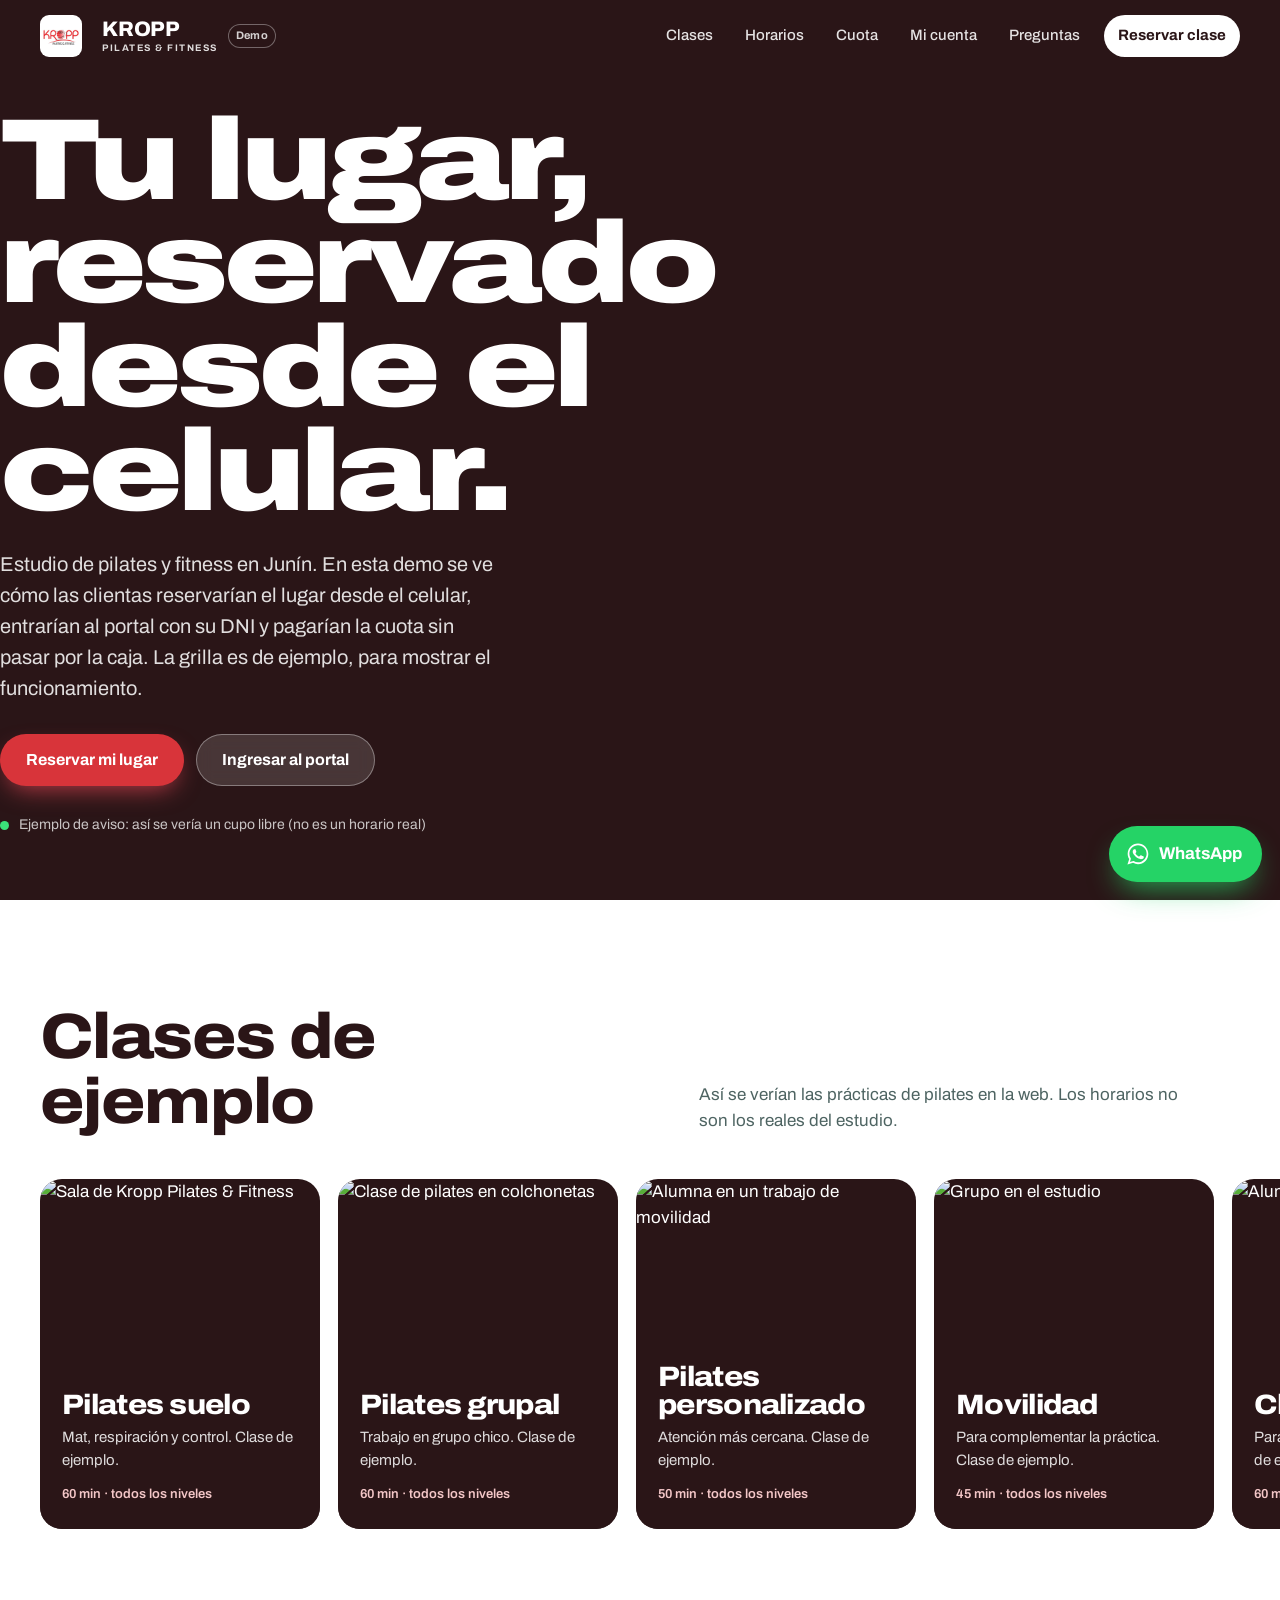
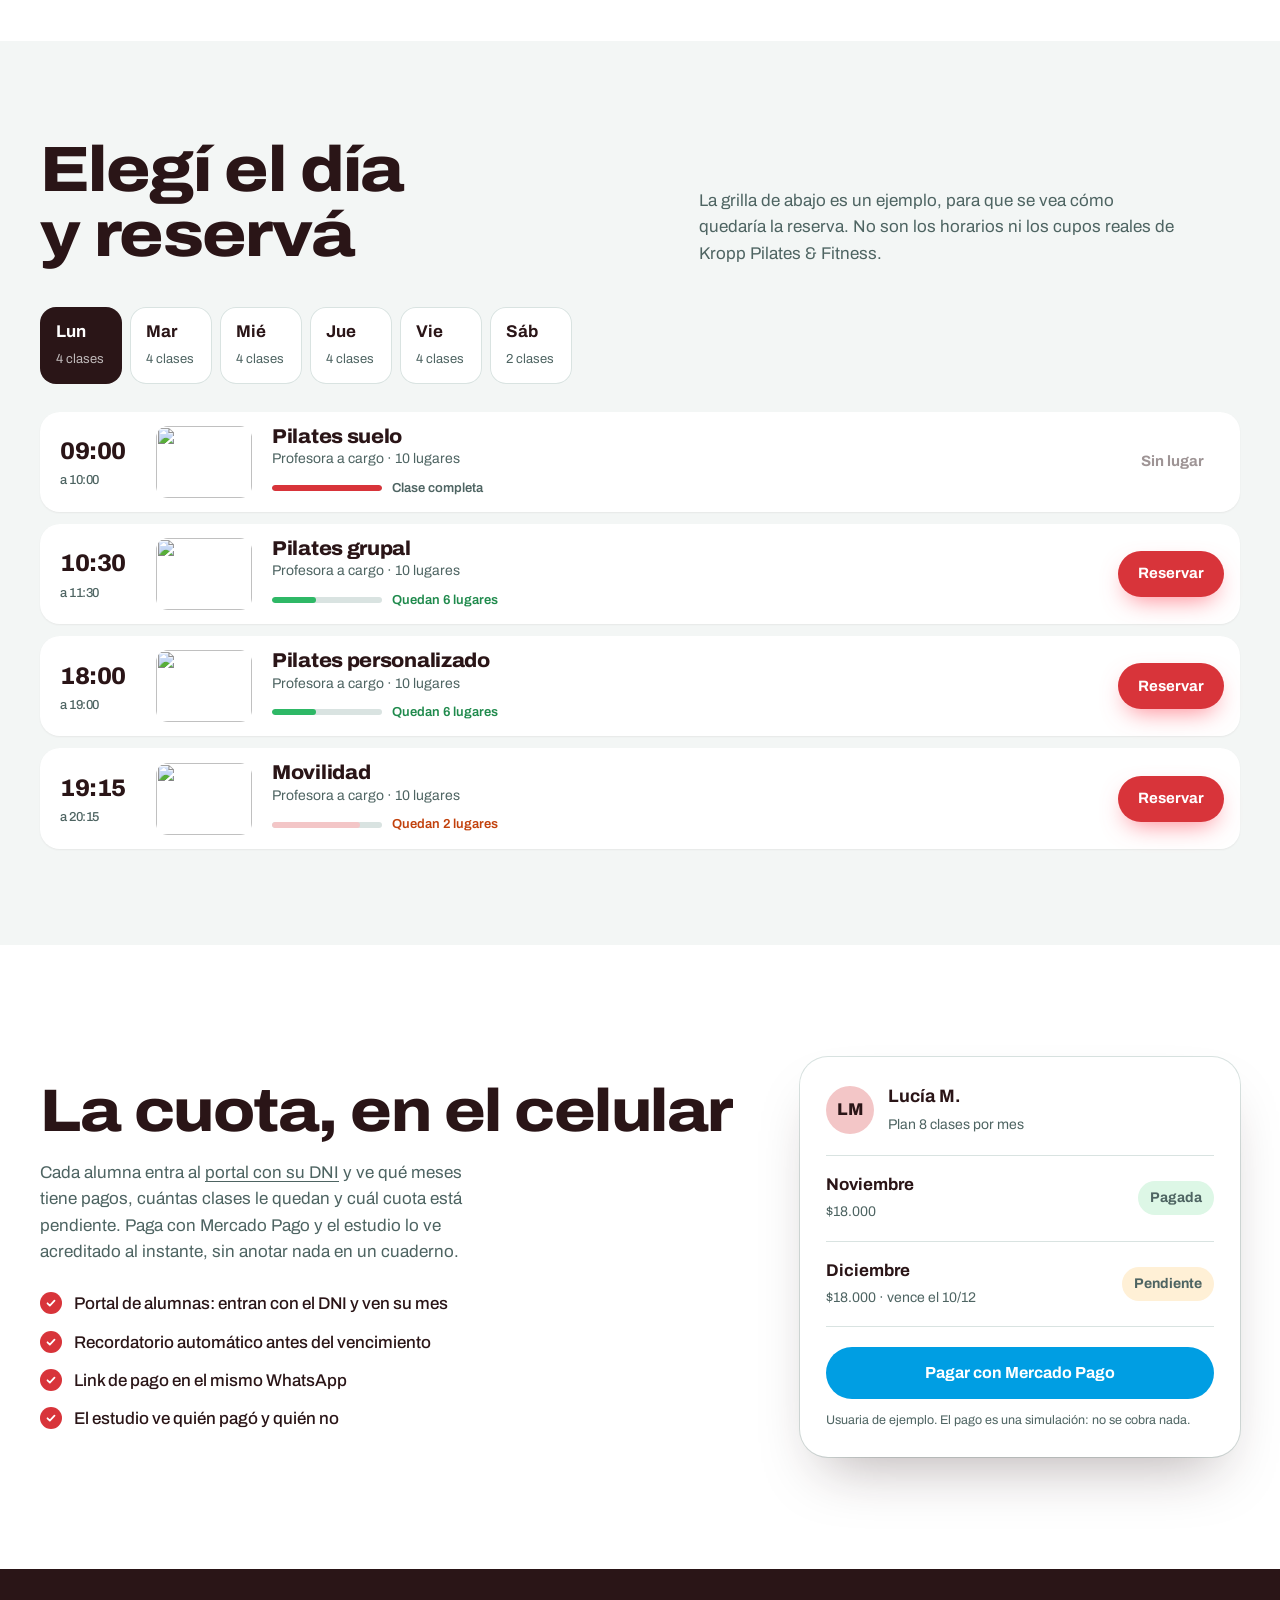
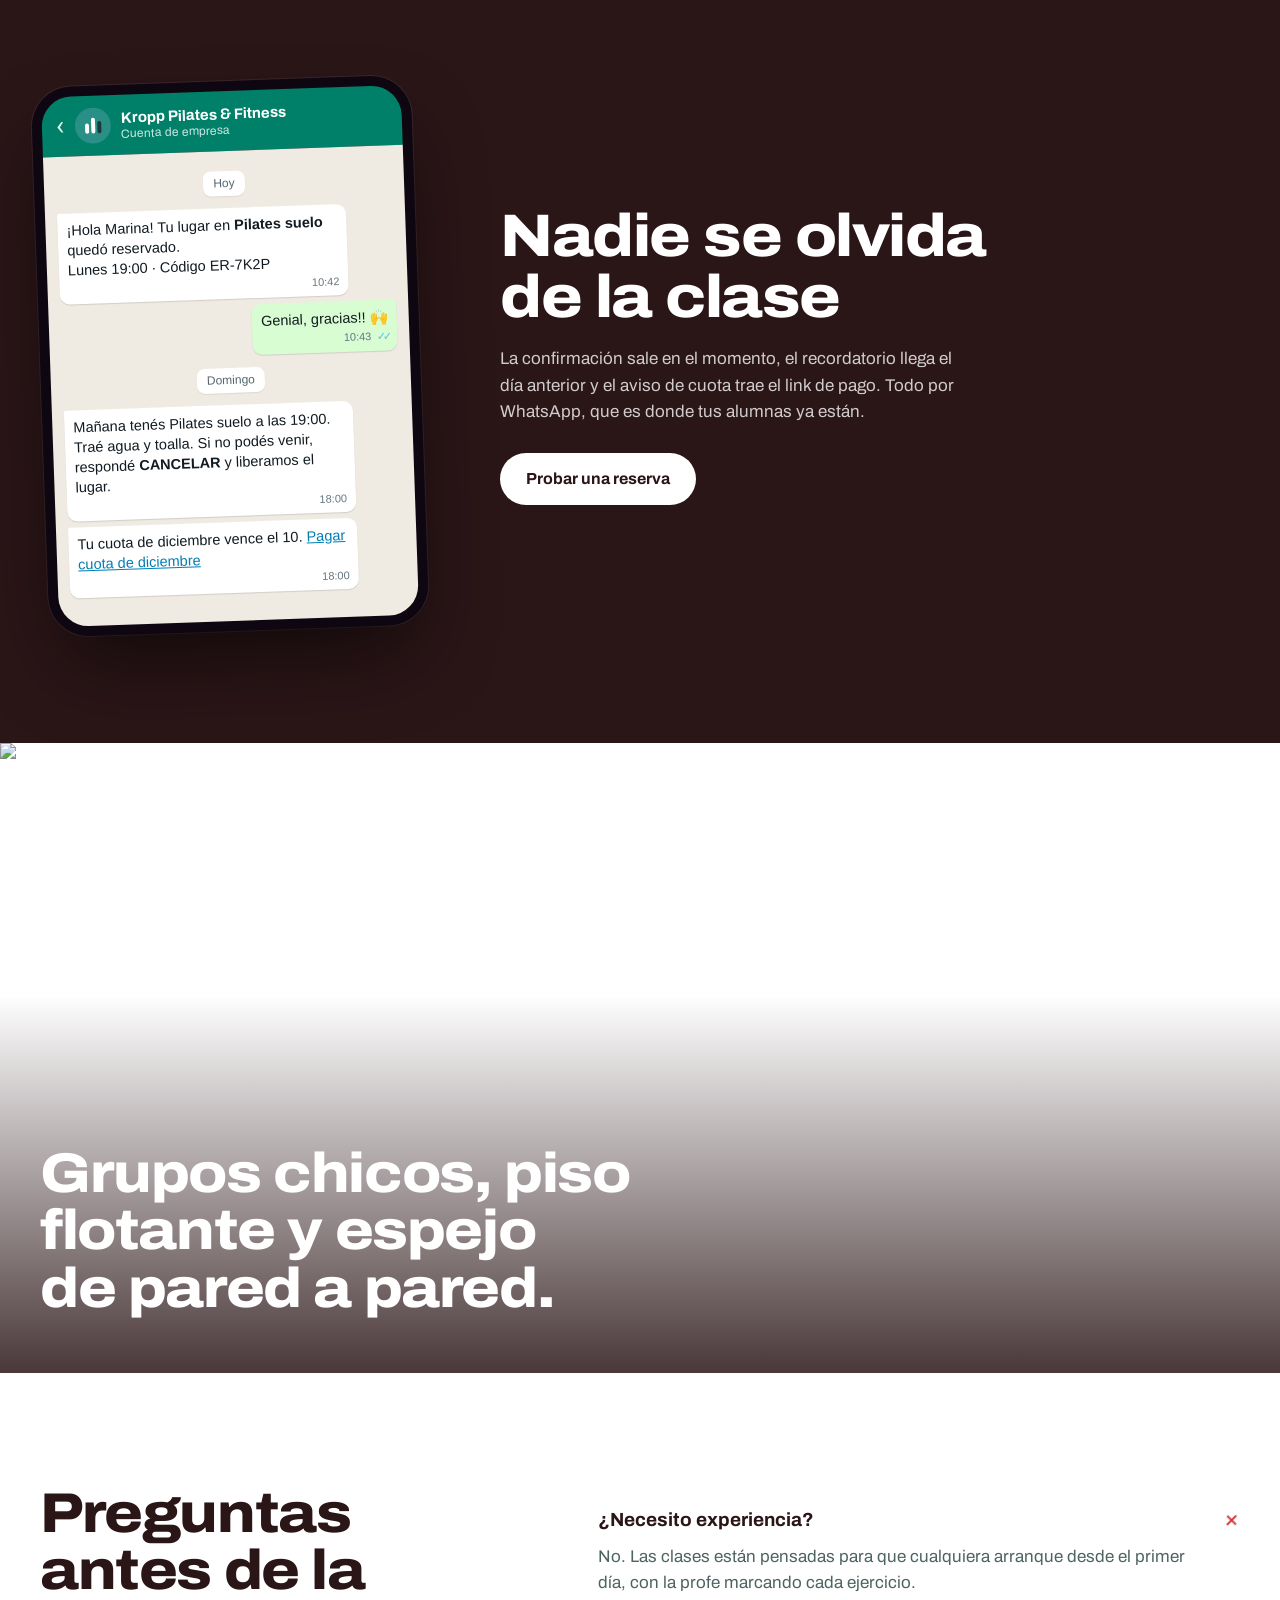
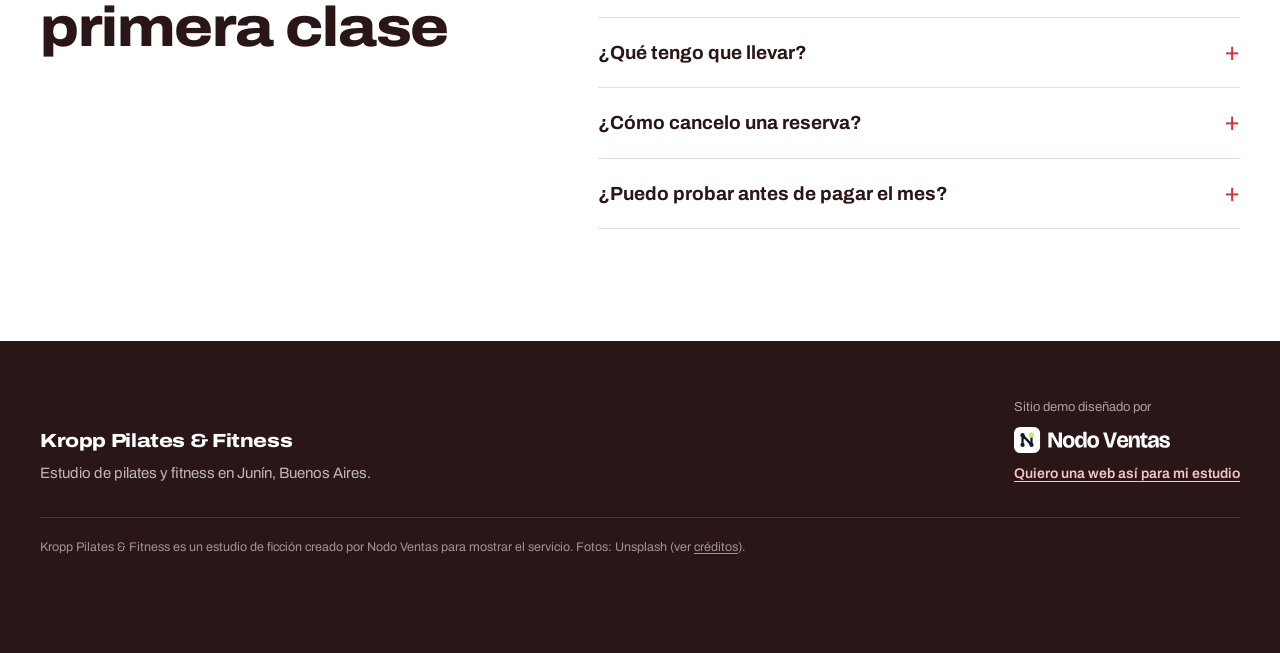
==== index.html @ a53e6f43 "Demo personalizada de Nodo Ventas: demo-kropp-pilates-junin" ====
<!DOCTYPE html>
<html lang="es-AR">
<head>
  <meta charset="utf-8">
  <meta name="viewport" content="width=device-width, initial-scale=1, viewport-fit=cover">
  <title>Kropp Pilates & Fitness · Junín</title>
  <meta name="description" content="Demo de Nodo Ventas para Kropp Pilates & Fitness, estudio de pilates y fitness en Junín: reserva desde el celular, portal y cuota. Horarios y precios de ejemplo.">
  <meta name="robots" content="noindex, nofollow">
  <meta name="theme-color" content="#1C3A38">
  <link rel="icon" href="favicon.svg" type="image/svg+xml">
  <link rel="preconnect" href="https://fonts.googleapis.com">
  <link rel="preconnect" href="https://fonts.gstatic.com" crossorigin>
  <link href="https://fonts.googleapis.com/css2?family=Archivo:wdth,wght@62..125,400..900&display=swap" rel="stylesheet">
  <link rel="stylesheet" href="styles.css">
</head>
<body>
  <a class="skip" href="#contenido">Saltar al contenido</a>

  <header class="site-header" id="top">
    <div class="wrap header-inner">
      <a class="brand" href="#inicio" aria-label="Kropp Pilates & Fitness, inicio">
        <img src="img/brand/logo.jpg" alt="Logo de Kropp Pilates & Fitness" style="height:42px;width:42px;border-radius:9px;object-fit:cover;display:block;flex:none"><span class="brand-wordmark" aria-hidden="true" style="margin-left:10px"><span class="wm-name">Kropp</span><span class="wm-sub">Pilates &amp; Fitness</span></span>
      </a>
      <a class="demo-tag" href="oferta/" title="Sitio demo hecho por Nodo Ventas">Demo</a>
      <button class="menu-btn" type="button" aria-expanded="false" aria-controls="nav" aria-label="Abrir menú"><span></span><span></span></button>
      <nav class="nav" id="nav">
        <a href="#clases">Clases</a>
        <a href="#horarios">Horarios</a>
        <a href="#cuota">Cuota</a>
        <a href="mi-cuenta/">Mi cuenta</a>
        <a href="#preguntas">Preguntas</a>
        <a class="nav-cta" href="#horarios">Reservar clase</a>
      </nav>
    </div>
  </header>

  <main id="contenido">
    <section class="hero" id="inicio">
      
      <div class="hero-shade" aria-hidden="true"></div>
      <div class="wrap hero-inner">
        <div class="hero-copy">
        <h1 class="hero-title"><span>Tu lugar, reservado</span> <span>desde el celular.</span></h1>
        <p class="hero-lead">Estudio de pilates y fitness en Junín. En esta demo se ve cómo las clientas reservarían el lugar desde el celular, entrarían al portal con su DNI y pagarían la cuota sin pasar por la caja. La grilla es de ejemplo, para mostrar el funcionamiento.</p>
        <div class="hero-actions">
          <a class="btn btn-coral" href="#horarios">Reservar mi lugar</a>
          <a class="btn btn-glass" href="mi-cuenta/">Ingresar al portal</a>
        </div>
        <p class="hero-meta"><span class="live-dot" aria-hidden="true"></span> Ejemplo de aviso: así se vería un cupo libre (no es un horario real)</p>
        </div>
      </div>
    </section>

    <section class="clases" id="clases" aria-labelledby="clases-title">
      <div class="wrap section-head">
        <h2 id="clases-title">Clases de ejemplo</h2>
        <p>Así se verían las prácticas de pilates en la web. Los horarios no son los reales del estudio.</p>
      </div>
      <div class="rail" tabindex="0" aria-label="Clases del estudio">
        <article class="class-tile">
          <img src="img/brand/hero.webp" alt="Sala de Kropp Pilates & Fitness" loading="lazy" width="1200" height="900">
          <div class="tile-copy"><h3>Pilates suelo</h3><p>Mat, respiración y control. Clase de ejemplo.</p><span class="tile-meta">60 min · todos los niveles</span></div>
        </article>
        <article class="class-tile">
          <img src="img/clase-stretch.webp" alt="Clase de pilates en colchonetas" loading="lazy" width="1200" height="900">
          <div class="tile-copy"><h3>Pilates grupal</h3><p>Trabajo en grupo chico. Clase de ejemplo.</p><span class="tile-meta">60 min · todos los niveles</span></div>
        </article>
        <article class="class-tile">
          <img src="img/clase-hiit.webp" alt="Alumna en un trabajo de movilidad" loading="lazy" width="1200" height="900">
          <div class="tile-copy"><h3>Pilates personalizado</h3><p>Atención más cercana. Clase de ejemplo.</p><span class="tile-meta">50 min · todos los niveles</span></div>
        </article>
        <article class="class-tile">
          <img src="img/clase-coreo.webp" alt="Grupo en el estudio" loading="lazy" width="1200" height="900">
          <div class="tile-copy"><h3>Movilidad</h3><p>Para complementar la práctica. Clase de ejemplo.</p><span class="tile-meta">45 min · todos los niveles</span></div>
        </article>
        <article class="class-tile">
          <img src="img/clase-latino.webp" alt="Alumnas en el salón" loading="lazy" width="1200" height="900">
          <div class="tile-copy"><h3>Clase inicial</h3><p>Para dar los primeros pasos. Clase de ejemplo.</p><span class="tile-meta">60 min · inicial</span></div>
        </article>
        <article class="class-tile">
          <img src="img/clase-zumba.webp" alt="Grupo en el salón" loading="lazy" width="1200" height="900">
          <div class="tile-copy"><h3>Cierre suave</h3><p>Estiramiento final. Clase de ejemplo.</p><span class="tile-meta">45 min · todos los niveles</span></div>
        </article>
      </div>
    </section>

    <section class="horarios" id="horarios" aria-labelledby="horarios-title">
      <div class="wrap">
        <div class="section-head">
          <h2 id="horarios-title">Elegí el día y reservá</h2>
          <p>La grilla de abajo es un ejemplo, para que se vea cómo quedaría la reserva. No son los horarios ni los cupos reales de Kropp Pilates & Fitness.</p>
        </div>
        <div class="days" role="tablist" aria-label="Día de la semana" id="days"></div>
        <div class="schedule" id="schedule" role="tabpanel" aria-live="polite"></div>
      </div>
    </section>

    <section class="cuota" id="cuota" aria-labelledby="cuota-title">
      <div class="wrap cuota-grid">
        <div class="cuota-copy">
          <h2 id="cuota-title">La cuota, en el celular</h2>
          <p>Cada alumna entra al <a href="mi-cuenta/">portal con su DNI</a> y ve qué meses tiene pagos, cuántas clases le quedan y cuál cuota está pendiente. Paga con Mercado Pago y el estudio lo ve acreditado al instante, sin anotar nada en un cuaderno.</p>
          <ul class="ticks">
            <li>Portal de alumnas: entran con el DNI y ven su mes</li>
            <li>Recordatorio automático antes del vencimiento</li>
            <li>Link de pago en el mismo WhatsApp</li>
            <li>El estudio ve quién pagó y quién no</li>
          </ul>
        </div>
        <div class="account" aria-label="Cuenta de alumna de ejemplo">
          <div class="account-head">
            <div class="avatar" aria-hidden="true">LM</div>
            <div><strong>Lucía M.</strong><span>Plan 8 clases por mes</span></div>
          </div>
          <div class="fee-row"><div><strong>Noviembre</strong><span>$18.000</span></div><span class="badge badge-ok">Pagada</span></div>
          <div class="fee-row" id="fee-dic"><div><strong>Diciembre</strong><span>$18.000 · vence el 10/12</span></div><span class="badge badge-pend" id="badge-dic">Pendiente</span></div>
          <button class="btn btn-mp" type="button" id="btn-mp">Pagar con Mercado Pago</button>
          <p class="fine-print">Usuaria de ejemplo. El pago es una simulación: no se cobra nada.</p>
        </div>
      </div>
    </section>

    <section class="avisos" aria-labelledby="avisos-title">
      <div class="wrap avisos-grid">
        <div class="phone" aria-hidden="true">
          <div class="wa-top"><span class="wa-back">‹</span><span class="wa-ava"><svg viewBox="0 0 64 64"><rect width="64" height="64" rx="32" fill="#2A8F86"/><rect x="18" y="28" width="7" height="18" rx="3.5" fill="#fff"/><rect x="29" y="18" width="7" height="28" rx="3.5" fill="#fff"/><rect x="40" y="24" width="7" height="22" rx="3.5" fill="#1C3A38"/></svg></span><span class="wa-name"><b>Kropp Pilates & Fitness</b><small>Cuenta de empresa</small></span></div>
          <div class="wa-body">
            <div class="wa-day">Hoy</div>
            <div class="bubble in"><p>¡Hola Marina! Tu lugar en <b>Pilates suelo</b> quedó reservado.<br>Lunes 19:00 · Código ER-7K2P</p><time>10:42</time></div>
            <div class="bubble out"><p>Genial, gracias!! 🙌</p><time>10:43 <span class="ticks-blue">✓✓</span></time></div>
            <div class="wa-day">Domingo</div>
            <div class="bubble in"><p>Mañana tenés Pilates suelo a las 19:00. Traé agua y toalla. Si no podés venir, respondé <b>CANCELAR</b> y liberamos el lugar.</p><time>18:00</time></div>
            <div class="bubble in"><p>Tu cuota de diciembre vence el 10. <span class="wa-link">Pagar cuota de diciembre</span></p><time>18:00</time></div>
          </div>
        </div>
        <div class="avisos-copy">
          <h2 id="avisos-title">Nadie se olvida de la clase</h2>
          <p>La confirmación sale en el momento, el recordatorio llega el día anterior y el aviso de cuota trae el link de pago. Todo por WhatsApp, que es donde tus alumnas ya están.</p>
          <a class="btn btn-ink" href="#horarios">Probar una reserva</a>
        </div>
      </div>
    </section>

    <section class="sala" aria-label="El estudio">
      <img src="img/grupo-hiphop.webp" alt="Clase grupal en el salón" loading="lazy" width="1600" height="1000">
      <div class="wrap sala-copy">
        <h2>Grupos chicos, piso flotante y espejo de pared a pared.</h2>
      </div>
    </section>

    <section class="faq" id="preguntas" aria-labelledby="faq-title">
      <div class="wrap faq-grid">
        <h2 id="faq-title">Preguntas antes de la primera clase</h2>
        <div>
          <details open><summary>¿Necesito experiencia?</summary><p>No. Las clases están pensadas para que cualquiera arranque desde el primer día, con la profe marcando cada ejercicio.</p></details>
          <details><summary>¿Qué tengo que llevar?</summary><p>Zapatillas cómodas, ropa para moverte, agua y una toalla chica. Las colchonetas las pone el estudio.</p></details>
          <details><summary>¿Cómo cancelo una reserva?</summary><p>Respondé CANCELAR al WhatsApp de confirmación hasta 2 horas antes. El lugar se libera para otra alumna.</p></details>
          <details><summary>¿Puedo probar antes de pagar el mes?</summary><p>Sí, la primera clase es de prueba. Reservala como cualquier otra y avisanos que es tu primera vez.</p></details>
        </div>
      </div>
    </section>
  </main>

  <footer class="site-footer">
    <div class="wrap footer-grid">
      <div class="footer-brand">
        <span class="brand-name">Kropp Pilates & Fitness</span>
        <p>Estudio de pilates y fitness en Junín, Buenos Aires.</p>
      </div>
      <div class="made-by">
        <span>Sitio demo diseñado por</span>
        <a href="oferta/" aria-label="Nodo Ventas, ver la oferta"><img src="img/nodo/nodo-ventas-logo-blanco.svg" alt="Nodo Ventas" width="150" height="25"></a>
        <a class="made-link" href="oferta/">Quiero una web así para mi estudio</a>
      </div>
    </div>
    <p class="wrap legal">Kropp Pilates & Fitness es un estudio de ficción creado por Nodo Ventas para mostrar el servicio. Fotos: Unsplash (ver <a href="CREDITS.md">créditos</a>).</p>
  </footer>

  <a class="wa-float" href="https://wa.me/5491100000000?text=Hola%21%20Quiero%20reservar%20una%20clase%20de%20prueba" id="btn-wa" target="_blank" rel="noopener" aria-label="Escribir por WhatsApp">
    <svg viewBox="0 0 32 32" aria-hidden="true"><path fill="currentColor" d="M16 3C9 3 3.3 8.6 3.3 15.6c0 2.4.7 4.7 1.9 6.7L3 29l6.9-2.1c1.9 1 4 1.6 6.1 1.6 7 0 12.7-5.6 12.7-12.6S23 3 16 3zm0 23.2c-1.9 0-3.8-.5-5.4-1.5l-.4-.2-4.1 1.2 1.2-4-.3-.4a10.4 10.4 0 0 1-1.6-5.6C5.4 9.9 10.1 5.3 16 5.3s10.6 4.6 10.6 10.3S21.9 26.2 16 26.2zm5.8-7.7c-.3-.2-1.9-.9-2.2-1-.3-.1-.5-.2-.7.2-.2.3-.8 1-1 1.2-.2.2-.4.2-.7.1-.3-.2-1.3-.5-2.5-1.6-.9-.8-1.6-1.8-1.7-2.1-.2-.3 0-.5.1-.6l.5-.6c.2-.2.2-.3.3-.6.1-.2 0-.4 0-.6l-1-2.4c-.3-.6-.5-.5-.7-.5h-.6c-.2 0-.6.1-.9.4-.3.3-1.2 1.1-1.2 2.7s1.2 3.2 1.4 3.4c.2.2 2.4 3.6 5.8 5 2.9 1.1 3.4.9 4 .8.6-.1 1.9-.8 2.2-1.5.3-.8.3-1.4.2-1.5-.1-.2-.3-.3-.6-.4z"/></svg>
    <span>WhatsApp</span>
  </a>

  <div class="modal" id="modal-reserva" hidden>
    <div class="sheet" role="dialog" aria-modal="true" aria-labelledby="reserva-titulo">
      <button class="sheet-x" type="button" data-close aria-label="Cerrar">×</button>
      <div id="reserva-form">
        <h2 id="reserva-titulo">Reservar lugar</h2>
        <p class="class-resume" id="reserva-resumen"></p>
        <label for="nombre">Tu nombre</label>
        <input id="nombre" name="nombre" autocomplete="name" required placeholder="Marina López">
        <label for="whatsapp">Tu WhatsApp</label>
        <input id="whatsapp" name="whatsapp" inputmode="tel" autocomplete="tel" required placeholder="362 455-0000">
        <button class="btn btn-coral btn-block" type="button" id="btn-confirmar">Confirmar reserva</button>
        <p class="fine-print">Demo: los datos quedan solo en este celular y no se envía ningún mensaje.</p>
      </div>
      <div id="reserva-ok" hidden>
        <div class="ok-head">
          <span class="ok-check" aria-hidden="true"><svg viewBox="0 0 24 24"><path d="M5 12.5l4.2 4.2L19 7" fill="none" stroke="currentColor" stroke-width="2.6" stroke-linecap="round" stroke-linejoin="round"/></svg></span>
          <div><h2>Lugar reservado</h2><p class="class-resume" id="ok-resumen"></p></div>
        </div>
        <p class="wa-label">Este WhatsApp le llega a la alumna:</p>
        <div class="wa-mini">
          <div class="wa-top"><span class="wa-ava"><svg viewBox="0 0 64 64"><rect width="64" height="64" rx="32" fill="#2A8F86"/><rect x="18" y="28" width="7" height="18" rx="3.5" fill="#fff"/><rect x="29" y="18" width="7" height="28" rx="3.5" fill="#fff"/><rect x="40" y="24" width="7" height="22" rx="3.5" fill="#1C3A38"/></svg></span><span class="wa-name"><b>Kropp Pilates & Fitness</b><small>en línea</small></span></div>
          <div class="wa-body"><div class="bubble in" id="ok-wa"></div></div>
        </div>
        <button class="btn btn-ink btn-block" type="button" data-close>Listo</button>
      </div>
    </div>
  </div>

  <div class="modal" id="modal-pago" hidden>
    <div class="sheet" role="dialog" aria-modal="true" aria-labelledby="pago-titulo">
      <button class="sheet-x" type="button" data-close aria-label="Cerrar">×</button>
      <div id="pago-form">
        <h2 id="pago-titulo">Cuota de diciembre</h2>
        <p class="pay-amount">$18.000</p>
        <p class="class-resume">Plan 8 clases · Kropp Pilates & Fitness</p>
        <fieldset class="pay-methods">
          <legend>Medio de pago</legend>
          <label><input type="radio" name="pm" checked> Dinero en cuenta de Mercado Pago</label>
          <label><input type="radio" name="pm"> Tarjeta de débito o crédito</label>
        </fieldset>
        <button class="btn btn-mp btn-block" type="button" id="btn-pagar">Pagar $18.000</button>
        <p class="fine-print">Simulación de demo: no se abre un checkout real ni se cobra nada.</p>
      </div>
      <div id="pago-ok" hidden>
        <div class="ok-head">
          <span class="ok-check" aria-hidden="true"><svg viewBox="0 0 24 24"><path d="M5 12.5l4.2 4.2L19 7" fill="none" stroke="currentColor" stroke-width="2.6" stroke-linecap="round" stroke-linejoin="round"/></svg></span>
          <div><h2>Pago aprobado</h2><p class="class-resume">Diciembre quedó acreditado en tu cuenta.</p></div>
        </div>
        <button class="btn btn-ink btn-block" type="button" data-close>Volver</button>
      </div>
    </div>
  </div>

  <script src="app.js"></script>
</body>
</html>
---- styles.css ----
:root {
  --plum: #2A1517;
  --plum-2: #3C1F22;
  --coral: #D8343A;
  --coral-ink: #B4282E;
  --amber: #F3C6C7;
  --paper: #FFFFFF;
  --mist: #F3F6F5;
  --ink: #2A1517;
  --ink-soft: #4E6462;
  --line: #D9E3E1;
  --mp: #009EE3;
  --wa: #25D366;
  --font: "Archivo", "Helvetica Neue", Arial, sans-serif;
  --max: 1200px;
  --ease: cubic-bezier(.16, 1, .3, 1);
}
*, *::before, *::after { box-sizing: border-box; }
html { scroll-behavior: smooth; -webkit-text-size-adjust: 100%; }
@media (prefers-reduced-motion: reduce) { html { scroll-behavior: auto; } *, *::before, *::after { animation: none !important; transition: none !important; } }
body { margin: 0; background: var(--paper); color: var(--ink); font-family: var(--font); font-size: 17px; line-height: 1.55; -webkit-font-smoothing: antialiased; font-variation-settings: "wdth" 100; }
::selection { background: var(--coral); color: #fff; }
img { max-width: 100%; display: block; }
a { color: inherit; text-underline-offset: .18em; }
button, input { font: inherit; color: inherit; }
button { cursor: pointer; }
:focus-visible { outline: 3px solid var(--amber); outline-offset: 3px; border-radius: 6px; }
h1, h2, h3 { margin: 0; line-height: 1.02; letter-spacing: -0.025em; font-weight: 800; font-stretch: 112%; font-variation-settings: "wdth" 112; text-wrap: balance; }
p { margin: 0; }
.wrap { width: min(var(--max), calc(100% - 40px)); margin-inline: auto; }
.skip { position: absolute; left: 12px; top: -48px; z-index: 100; background: var(--amber); color: var(--ink); padding: 8px 12px; border-radius: 8px; }
.skip:focus { top: 12px; }

/* header */
.site-header { position: fixed; inset: 0 0 auto; z-index: 40; color: #fff; transition: background .4s var(--ease), box-shadow .4s var(--ease); }
.site-header.solid { background: rgba(42,21,23, .92); backdrop-filter: saturate(1.4) blur(14px); box-shadow: 0 1px 0 rgba(255,255,255,.08); }
.header-inner { display: flex; align-items: center; justify-content: space-between; min-height: 72px; gap: 16px; }
.brand { display: inline-flex; align-items: center; gap: 10px; text-decoration: none; }
.brand-mark { width: 34px; height: 34px; }
.brand-name { font-weight: 800; font-size: 19px; letter-spacing: -0.02em; font-variation-settings: "wdth" 118; }
.nav { display: flex; align-items: center; gap: 4px; }
.nav a { text-decoration: none; font-size: 15px; font-weight: 500; padding: 9px 14px; border-radius: 999px; opacity: .88; transition: background .2s, opacity .2s; }
.nav a:hover { opacity: 1; background: rgba(255,255,255,.1); }
.nav .nav-cta { background: #fff; color: var(--plum); font-weight: 700; opacity: 1; margin-left: 6px; }
.nav .nav-cta:hover { background: var(--amber); }
.menu-btn { display: none; width: 44px; height: 44px; border: 0; border-radius: 12px; background: rgba(255,255,255,.12); position: relative; }
.menu-btn span { position: absolute; left: 13px; right: 13px; height: 2px; background: #fff; border-radius: 2px; transition: transform .3s var(--ease); }
.menu-btn span:first-child { top: 17px; } .menu-btn span:last-child { top: 25px; }
.menu-btn[aria-expanded="true"] span:first-child { transform: translateY(4px) rotate(45deg); }
.menu-btn[aria-expanded="true"] span:last-child { transform: translateY(-4px) rotate(-45deg); }
@media (max-width: 860px) {
  .menu-btn { display: block; }
  .nav { position: absolute; top: 72px; left: 12px; right: 12px; flex-direction: column; align-items: stretch; padding: 10px; border-radius: 18px; background: var(--plum); box-shadow: 0 24px 48px rgba(0,0,0,.35); opacity: 0; transform: translateY(-8px); pointer-events: none; transition: opacity .25s var(--ease), transform .25s var(--ease); }
  .nav.open { opacity: 1; transform: none; pointer-events: auto; }
  .nav a { padding: 14px 16px; font-size: 17px; }
  .nav .nav-cta { margin: 6px 0 0; text-align: center; }
}

/* buttons */
.btn { display: inline-flex; align-items: center; justify-content: center; gap: 8px; min-height: 52px; padding: 0 26px; border-radius: 999px; border: 0; font-weight: 700; font-size: 16px; text-decoration: none; transition: transform .2s var(--ease), background .2s, box-shadow .2s; }
.btn:active { transform: scale(.97); }
.btn-coral { background: var(--coral); color: #fff; box-shadow: 0 10px 24px -8px rgba(255,77,94,.7); }
.btn-coral:hover { background: var(--coral-ink); }
.btn-glass { background: rgba(255,255,255,.14); color: #fff; backdrop-filter: blur(8px); box-shadow: inset 0 0 0 1px rgba(255,255,255,.35); }
.btn-glass:hover { background: rgba(255,255,255,.24); }
.btn-ink { background: var(--plum); color: #fff; }
.btn-ink:hover { background: var(--plum-2); }
.btn-mp { background: var(--mp); color: #fff; }
.btn-mp:hover { background: #0088c4; }
.btn-ghost { background: transparent; box-shadow: inset 0 0 0 1.5px var(--line); color: var(--ink); }
.btn-block { width: 100%; }
.btn[disabled] { opacity: .45; cursor: not-allowed; box-shadow: none; }

/* hero */
.hero { position: relative; min-height: 100svh; display: flex; align-items: flex-end; color: #fff; overflow: hidden; background: var(--plum); }
.hero-img { position: absolute; inset: 0; width: 100%; height: 100%; object-fit: cover; object-position: 62% 30%; transform: scale(1.06); animation: settle 1.8s var(--ease) forwards; }
.hero-shade { position: absolute; inset: 0; background: linear-gradient(180deg, rgba(42,21,23,.55) 0%, rgba(42,21,23,0) 28%, rgba(42,21,23,.2) 50%, rgba(42,21,23,.94) 100%), linear-gradient(90deg, rgba(42,21,23,.7) 0%, rgba(42,21,23,0) 65%); }
.hero-inner { position: relative; padding: 96px 0 64px; display: grid; grid-template-columns: 1.15fr minmax(260px, 360px); gap: 40px; align-items: end; width: 100%; }
.hero-video { width: min(100%, 360px); aspect-ratio: 9 / 16; justify-self: end; border-radius: 22px; overflow: hidden; background: #000; box-shadow: 0 28px 60px -18px rgba(0,0,0,.7), 0 0 0 1px rgba(255,255,255,.14); }
.hero-video video { width: 100%; height: 100%; display: block; object-fit: contain; background: #000; }
.hero-copy { min-width: 0; }
.hero-title { font-size: clamp(50px, 9vw, 124px); line-height: .9; letter-spacing: -0.035em; font-weight: 900; font-variation-settings: "wdth" 125; max-width: 11ch; }
.hero-title span { display: inline-block; opacity: 0; transform: translateY(.35em); animation: rise .9s var(--ease) forwards; }
.hero-title span:nth-child(2) { animation-delay: .12s; }
.hero-title span:nth-child(3) { animation-delay: .24s; color: var(--amber); }
.hero-lead { max-width: 46ch; margin-top: 26px; font-size: clamp(17px, 1.6vw, 20px); color: rgba(255,255,255,.86); }
.hero-actions { display: flex; flex-wrap: wrap; gap: 12px; margin-top: 30px; }
.hero-meta { display: flex; align-items: center; gap: 10px; margin-top: 28px; font-size: 14px; color: rgba(255,255,255,.75); }
.live-dot { width: 9px; height: 9px; border-radius: 50%; background: #3BE07A; box-shadow: 0 0 0 0 rgba(59,224,122,.6); animation: pulse 2s infinite; }
@keyframes settle { to { transform: scale(1); } }
@keyframes rise { to { opacity: 1; transform: none; } }
@keyframes pulse { 70% { box-shadow: 0 0 0 10px rgba(59,224,122,0); } 100% { box-shadow: 0 0 0 0 rgba(59,224,122,0); } }

/* sections */
section { scroll-margin-top: 72px; }
.section-head { display: grid; grid-template-columns: 1.1fr 1fr; gap: 24px 64px; align-items: end; margin-bottom: 40px; }
.section-head h2 { font-size: clamp(36px, 5vw, 64px); }
.section-head p { color: var(--ink-soft); max-width: 48ch; }
@media (max-width: 860px) { .section-head { grid-template-columns: 1fr; margin-bottom: 28px; } }

.clases { padding: 104px 0 88px; }
.rail { display: grid; grid-auto-flow: column; grid-auto-columns: minmax(280px, 31%); gap: 18px; overflow-x: auto; scroll-snap-type: x mandatory; padding: 4px max(20px, calc((100% - var(--max)) / 2)) 24px; scroll-padding-inline: max(20px, calc((100% - var(--max)) / 2)); scrollbar-width: thin; scrollbar-color: var(--coral) var(--mist); }
.rail::-webkit-scrollbar { height: 6px; } .rail::-webkit-scrollbar-thumb { background: var(--coral); border-radius: 6px; } .rail::-webkit-scrollbar-track { background: var(--mist); }
@media (max-width: 860px) { .rail { grid-auto-columns: 78%; } }
.class-tile { position: relative; scroll-snap-align: start; border-radius: 22px; overflow: hidden; aspect-ratio: 4 / 5; background: var(--plum); color: #fff; isolation: isolate; }
.class-tile img { position: absolute; inset: 0; width: 100%; height: 100%; object-fit: cover; transition: transform .8s var(--ease); z-index: -1; }
.class-tile::after { content: ""; position: absolute; inset: 0; z-index: -1; background: linear-gradient(180deg, rgba(42,21,23,0) 40%, rgba(42,21,23,.92) 100%); }
.class-tile:hover img { transform: scale(1.05); }
.tile-copy { position: absolute; inset: auto 0 0; padding: 22px; }
.tile-copy h3 { font-size: 28px; }
.tile-copy p { margin-top: 6px; color: rgba(255,255,255,.85); font-size: 15px; }
.tile-meta { display: inline-block; margin-top: 12px; font-size: 13px; font-weight: 600; color: var(--amber); }

/* horarios */
.horarios { padding: 96px 0; background: var(--mist); }
.days { display: flex; gap: 8px; overflow-x: auto; padding-bottom: 6px; margin-bottom: 22px; scrollbar-width: none; }
.days::-webkit-scrollbar { display: none; }
.day { flex: 0 0 auto; min-width: 82px; padding: 12px 16px; border-radius: 16px; border: 0; background: #fff; color: var(--ink); text-align: left; box-shadow: inset 0 0 0 1px var(--line); transition: background .2s, color .2s; }
.day b { display: block; font-size: 17px; }
.day small { color: var(--ink-soft); font-size: 13px; }
.day[aria-selected="true"] { background: var(--plum); color: #fff; box-shadow: none; }
.day[aria-selected="true"] small { color: rgba(255,255,255,.7); }
.schedule { display: grid; gap: 12px; }
.slot { display: grid; grid-template-columns: 76px 96px 1fr auto; align-items: center; gap: 20px; padding: 14px 16px 14px 20px; border-radius: 20px; background: #fff; box-shadow: 0 1px 2px rgba(42,21,23,.06); animation: rise .5s var(--ease) both; opacity: 0; transform: translateY(8px); }
.slot:nth-child(2) { animation-delay: .05s; } .slot:nth-child(3) { animation-delay: .1s; }
.slot-time { font-size: 24px; font-weight: 800; font-variant-numeric: tabular-nums; letter-spacing: -0.02em; }
.slot-time small { display: block; font-size: 13px; font-weight: 500; color: var(--ink-soft); }
.slot img { width: 96px; height: 72px; object-fit: cover; border-radius: 12px; }
.slot h3 { font-size: 20px; letter-spacing: -0.015em; font-variation-settings: "wdth" 105; }
.slot-sub { color: var(--ink-soft); font-size: 14px; margin-top: 2px; }
.spots { display: flex; align-items: center; gap: 10px; margin-top: 8px; font-size: 13px; font-weight: 600; }
.bar { width: 110px; height: 6px; border-radius: 6px; background: var(--line); overflow: hidden; }
.bar i { display: block; height: 100%; background: var(--coral); border-radius: 6px; }
.spots.ok { color: #1F8A4C; } .spots.ok .bar i { background: #2EB866; }
.spots.warn { color: #C2410C; } .spots.warn .bar i { background: var(--amber); }
.spots.full { color: var(--ink-soft); }
.slot .btn { min-height: 46px; padding: 0 20px; font-size: 15px; }
@media (max-width: 720px) {
  .slot { grid-template-columns: 64px 1fr; grid-template-areas: "time info" "btn btn"; gap: 12px 14px; padding: 16px; }
  .slot img { display: none; }
  .slot-time { grid-area: time; font-size: 21px; }
  .slot-info { grid-area: info; }
  .slot .btn { grid-area: btn; width: 100%; }
}

/* cuota */
.cuota { padding: 112px 0; }
.cuota-grid { display: grid; grid-template-columns: 1fr minmax(320px, 440px); gap: 64px; align-items: center; }
.cuota-copy h2, .avisos-copy h2 { font-size: clamp(36px, 5vw, 60px); }
.cuota-copy > p, .avisos-copy > p { margin-top: 18px; color: var(--ink-soft); max-width: 46ch; }
.ticks { list-style: none; padding: 0; margin: 26px 0 0; display: grid; gap: 12px; }
.ticks li { display: flex; gap: 12px; align-items: flex-start; font-weight: 500; }
.ticks li::before { content: ""; flex: 0 0 22px; height: 22px; border-radius: 50%; background: var(--coral) url("data:image/svg+xml,%3Csvg xmlns='http://www.w3.org/2000/svg' viewBox='0 0 24 24'%3E%3Cpath d='M6 12.5l4 4L18 8' fill='none' stroke='white' stroke-width='3' stroke-linecap='round' stroke-linejoin='round'/%3E%3C/svg%3E") center/14px no-repeat; margin-top: 1px; }
.account { background: #fff; border-radius: 28px; padding: 26px; box-shadow: 0 30px 60px -24px rgba(42,21,23,.35), 0 0 0 1px var(--line); }
.account-head { display: flex; gap: 14px; align-items: center; padding-bottom: 18px; border-bottom: 1px solid var(--line); }
.account-head strong { display: block; font-size: 18px; } .account-head span { color: var(--ink-soft); font-size: 14px; }
.avatar { width: 48px; height: 48px; border-radius: 50%; display: grid; place-items: center; background: var(--amber); color: var(--plum); font-weight: 800; }
.fee-row { display: flex; justify-content: space-between; align-items: center; padding: 16px 0; border-bottom: 1px solid var(--line); }
.fee-row strong { display: block; } .fee-row span { color: var(--ink-soft); font-size: 14px; }
.badge { font-size: 13px; font-weight: 700; padding: 6px 12px; border-radius: 999px; }
.badge-ok { background: #DDF7E6; color: #136C38; }
.badge-pend { background: #FFF0D6; color: #9A4A00; }
.account .btn-mp { width: 100%; margin-top: 20px; }
.fine-print { font-size: 12.5px; color: var(--ink-soft); margin-top: 12px; }
@media (max-width: 860px) { .cuota-grid { grid-template-columns: 1fr; gap: 40px; } .cuota { padding: 80px 0; } }

/* avisos */
.avisos { padding: 112px 0; background: var(--plum); color: #fff; overflow: hidden; }
.avisos-grid { display: grid; grid-template-columns: minmax(300px, 380px) 1fr; gap: 80px; align-items: center; }
.avisos-copy > p { color: rgba(255,255,255,.78); }
.avisos-copy .btn { margin-top: 28px; background: #fff; color: var(--plum); }
.phone { border-radius: 40px; padding: 10px; background: #0E0711; box-shadow: 0 40px 80px -20px rgba(0,0,0,.6), 0 0 0 1px rgba(255,255,255,.08); transform: rotate(-2deg); }
.phone .wa-top { border-radius: 30px 30px 0 0; }
.phone .wa-body { border-radius: 0 0 30px 30px; min-height: 470px; }
@media (max-width: 860px) { .avisos-grid { grid-template-columns: 1fr; gap: 48px; } .phone { transform: none; max-width: 380px; } .avisos { padding: 80px 0; } }

/* whatsapp look */
.wa-top { display: flex; align-items: center; gap: 10px; padding: 12px 14px; background: #008069; color: #fff; }
.wa-back { font-size: 26px; line-height: 1; opacity: .9; }
.wa-ava { width: 36px; height: 36px; flex: 0 0 36px; } .wa-ava svg { width: 100%; height: 100%; }
.wa-name { display: flex; flex-direction: column; line-height: 1.2; } .wa-name b { font-size: 15px; } .wa-name small { font-size: 12px; opacity: .8; }
.wa-body { background: #EFEAE2; padding: 14px 12px 18px; display: flex; flex-direction: column; gap: 6px; color: #111B21; font-family: -apple-system, "Segoe UI", Roboto, Helvetica, Arial, sans-serif; font-size: 14.5px; line-height: 1.4; }
.wa-day { align-self: center; background: #fff; color: #54656F; font-size: 12px; padding: 4px 10px; border-radius: 8px; margin: 6px 0; box-shadow: 0 1px 1px rgba(0,0,0,.08); }
.bubble { max-width: 86%; padding: 7px 9px 6px; border-radius: 10px; box-shadow: 0 1px 1px rgba(0,0,0,.12); position: relative; }
.bubble.in { align-self: flex-start; background: #fff; border-top-left-radius: 2px; }
.bubble.out { align-self: flex-end; background: #D9FDD3; border-top-right-radius: 2px; }
.bubble time { display: block; text-align: right; font-size: 11px; color: #667781; margin-top: 2px; }
.ticks-blue { color: #53BDEB; letter-spacing: -3px; margin-left: 2px; }
.wa-link { color: #027EB5; text-decoration: underline; }

/* sala */
.sala { position: relative; min-height: 70vh; display: flex; align-items: flex-end; color: #fff; }
.sala img { position: absolute; inset: 0; width: 100%; height: 100%; object-fit: cover; }
.sala::before { content: ""; position: absolute; inset: 0; z-index: 1; background: linear-gradient(0deg, rgba(42,21,23,.85), rgba(42,21,23,0) 60%); }
.sala-copy { position: relative; z-index: 2; padding-bottom: 56px; }
.sala-copy h2 { font-size: clamp(30px, 4.4vw, 56px); max-width: 18ch; }

/* faq */
.faq { padding: 112px 0; }
.faq-grid { display: grid; grid-template-columns: 1fr 1.3fr; gap: 64px; }
.faq h2 { font-size: clamp(34px, 4.5vw, 56px); }
details { border-bottom: 1px solid var(--line); padding: 20px 0; }
summary { cursor: pointer; font-weight: 700; font-size: 19px; list-style: none; display: flex; justify-content: space-between; gap: 16px; }
summary::-webkit-details-marker { display: none; }
summary::after { content: "+"; font-weight: 400; font-size: 26px; line-height: 1; color: var(--coral); transition: transform .3s var(--ease); }
details[open] summary::after { transform: rotate(45deg); }
details p { margin-top: 10px; color: var(--ink-soft); max-width: 60ch; }
@media (max-width: 860px) { .faq-grid { grid-template-columns: 1fr; gap: 24px; } .faq { padding: 80px 0; } }

/* footer */
.site-footer { background: var(--plum); color: #fff; padding: 56px 0 96px; }
.footer-grid { display: flex; flex-wrap: wrap; justify-content: space-between; gap: 32px; align-items: flex-end; padding-bottom: 32px; border-bottom: 1px solid rgba(255,255,255,.12); }
.footer-brand p { color: rgba(255,255,255,.7); margin-top: 6px; font-size: 15px; }
.made-by { display: grid; gap: 10px; justify-items: start; }
.made-by > span { font-size: 13px; color: rgba(255,255,255,.6); }
.made-by img { height: 26px; width: auto; }
.made-link { font-size: 14px; font-weight: 600; color: var(--amber); }
.legal { font-size: 12.5px; color: rgba(255,255,255,.55); margin-top: 20px; }

/* floating */
.wa-float { position: fixed; right: 18px; bottom: 18px; z-index: 50; display: inline-flex; align-items: center; gap: 8px; height: 56px; padding: 0 20px 0 16px; border-radius: 999px; background: var(--wa); color: #fff; font-weight: 700; text-decoration: none; box-shadow: 0 14px 30px -10px rgba(37,211,102,.8); transition: transform .2s var(--ease); }
.wa-float:hover { transform: translateY(-2px); }
.wa-float svg { width: 26px; height: 26px; }
.demo-chip { position: fixed; left: 14px; bottom: 18px; z-index: 50; font-size: 12px; font-weight: 600; text-decoration: none; padding: 7px 12px; border-radius: 999px; background: rgba(42,21,23,.78); color: rgba(255,255,255,.9); backdrop-filter: blur(8px); box-shadow: inset 0 0 0 1px rgba(255,255,255,.18); }
@media (max-width: 520px) { .wa-float span { display: none; } .wa-float { padding: 0; width: 56px; justify-content: center; } }

/* modal */
.modal { position: fixed; inset: 0; z-index: 80; display: grid; place-items: end center; background: rgba(20,8,24,.55); backdrop-filter: blur(4px); padding: 0; }
@media (min-width: 640px) { .modal { place-items: center; padding: 24px; } }
.modal[hidden] { display: none; }
.sheet { position: relative; width: min(460px, 100%); max-height: 92svh; overflow: auto; background: #fff; color: var(--ink); border-radius: 26px 26px 0 0; padding: 30px 24px 26px; animation: sheet .45s var(--ease); }
@media (min-width: 640px) { .sheet { border-radius: 26px; } }
@keyframes sheet { from { transform: translateY(40px); opacity: 0; } }
.sheet h2 { font-size: 28px; }
.sheet-x { position: absolute; right: 14px; top: 14px; width: 38px; height: 38px; border-radius: 50%; border: 0; background: var(--mist); font-size: 22px; line-height: 1; }
.class-resume { color: var(--ink-soft); margin-top: 6px; }
.sheet label { display: block; font-weight: 600; font-size: 14px; margin: 18px 0 6px; }
.sheet input:not([type="radio"]) { width: 100%; height: 52px; border-radius: 14px; border: 1.5px solid var(--line); padding: 0 16px; font-size: 16px; background: #fff; }
.sheet input:focus { outline: none; border-color: var(--coral); box-shadow: 0 0 0 4px rgba(255,77,94,.15); }
.sheet .btn-block { margin-top: 22px; }
.ok-head { display: flex; gap: 14px; align-items: center; }
.ok-check { width: 52px; height: 52px; flex: 0 0 52px; border-radius: 50%; background: #2EB866; color: #fff; display: grid; place-items: center; animation: pop .5s var(--ease); }
.ok-check svg { width: 28px; height: 28px; }
@keyframes pop { from { transform: scale(.4); opacity: 0; } }
.wa-label { margin: 22px 0 8px; font-size: 13px; font-weight: 600; color: var(--ink-soft); }
.wa-mini { border-radius: 18px; overflow: hidden; box-shadow: 0 0 0 1px var(--line); }
.wa-mini .wa-body { min-height: 0; }
.wa-mini .bubble { animation: rise .5s .25s var(--ease) both; opacity: 0; transform: translateY(8px); }
.pay-amount { font-size: 44px; font-weight: 800; letter-spacing: -0.03em; margin-top: 10px; font-variant-numeric: tabular-nums; }
.pay-methods { border: 0; padding: 0; margin: 18px 0 0; display: grid; gap: 8px; }
.pay-methods legend { font-weight: 600; font-size: 14px; margin-bottom: 8px; }
.pay-methods label { margin: 0; display: flex; gap: 10px; align-items: center; padding: 14px; border-radius: 14px; box-shadow: inset 0 0 0 1.5px var(--line); font-weight: 500; }
.pay-methods label:has(input:checked) { box-shadow: inset 0 0 0 2px var(--mp); }
.pay-methods input { accent-color: var(--mp); }
.btn.loading { pointer-events: none; opacity: .8; }
.btn.loading::after { content: ""; width: 16px; height: 16px; border-radius: 50%; border: 2px solid rgba(255,255,255,.5); border-top-color: #fff; animation: spin .7s linear infinite; }
@keyframes spin { to { transform: rotate(360deg); } }

.demo-tag { margin-right: auto; margin-left: -6px; font-size: 11px; font-weight: 700; letter-spacing: .02em; text-decoration: none; padding: 3px 8px; border-radius: 999px; color: rgba(255,255,255,.8); box-shadow: inset 0 0 0 1px rgba(255,255,255,.35); }
.demo-tag:hover { color: #fff; box-shadow: inset 0 0 0 1px #fff; }
@media (max-width: 900px) {
  .hero { min-height: 0; align-items: stretch; overflow: hidden; }
  .hero-inner { grid-template-columns: 1fr; justify-items: center; padding: 88px 0 48px; gap: 28px; }
  .hero-video { width: min(100%, calc(68svh * 9 / 16), 380px); justify-self: center; }
  .hero-copy { width: 100%; }
}
@media (max-width: 600px) { .hero-img { object-position: 58% 18%; } }

/* wordmark tipográfico (branding real, sin isotipo inventado) */
.brand-wordmark { display: flex; flex-direction: column; justify-content: center; line-height: 1; text-decoration: none; }
.brand-wordmark .wm-name { font-weight: 800; font-size: 21px; letter-spacing: -0.01em; text-transform: uppercase; }
.brand-wordmark .wm-sub { font-size: 9.5px; font-weight: 700; letter-spacing: 0.16em; text-transform: uppercase; opacity: .85; margin-top: 4px; }
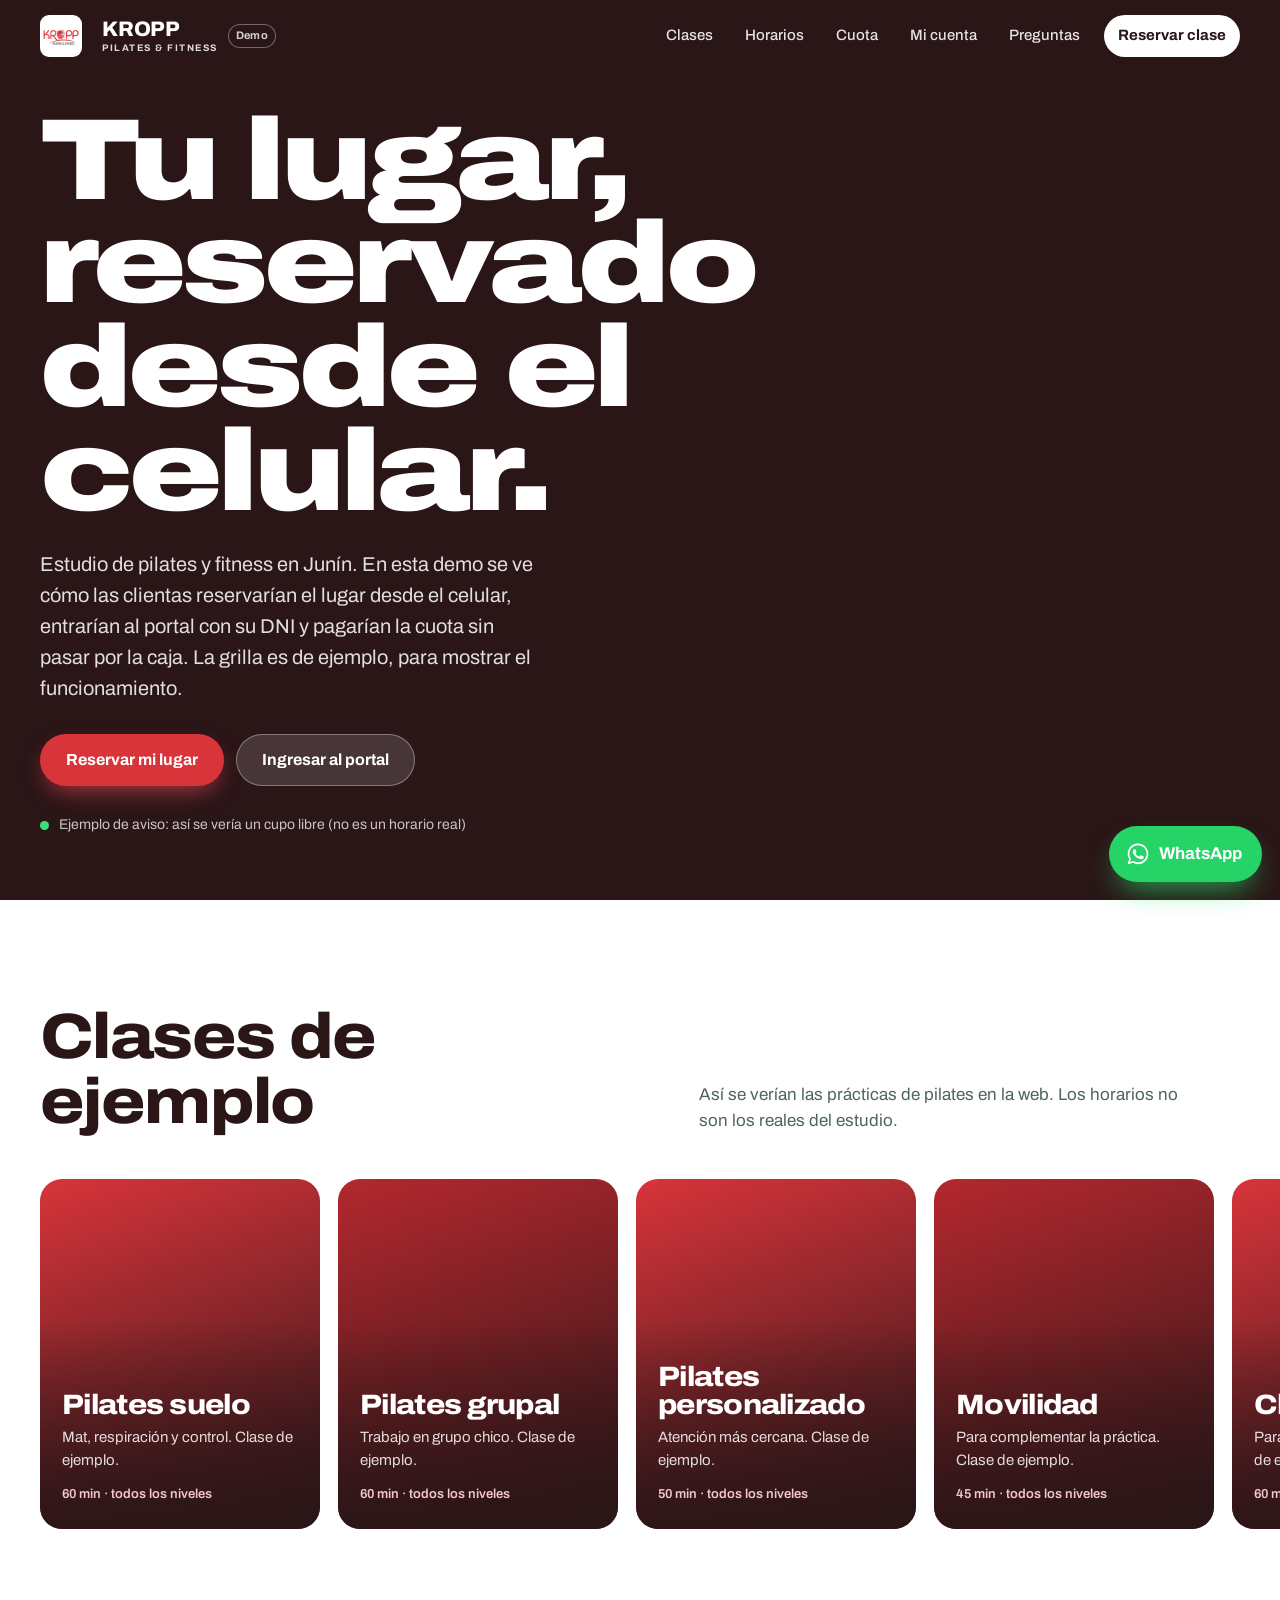
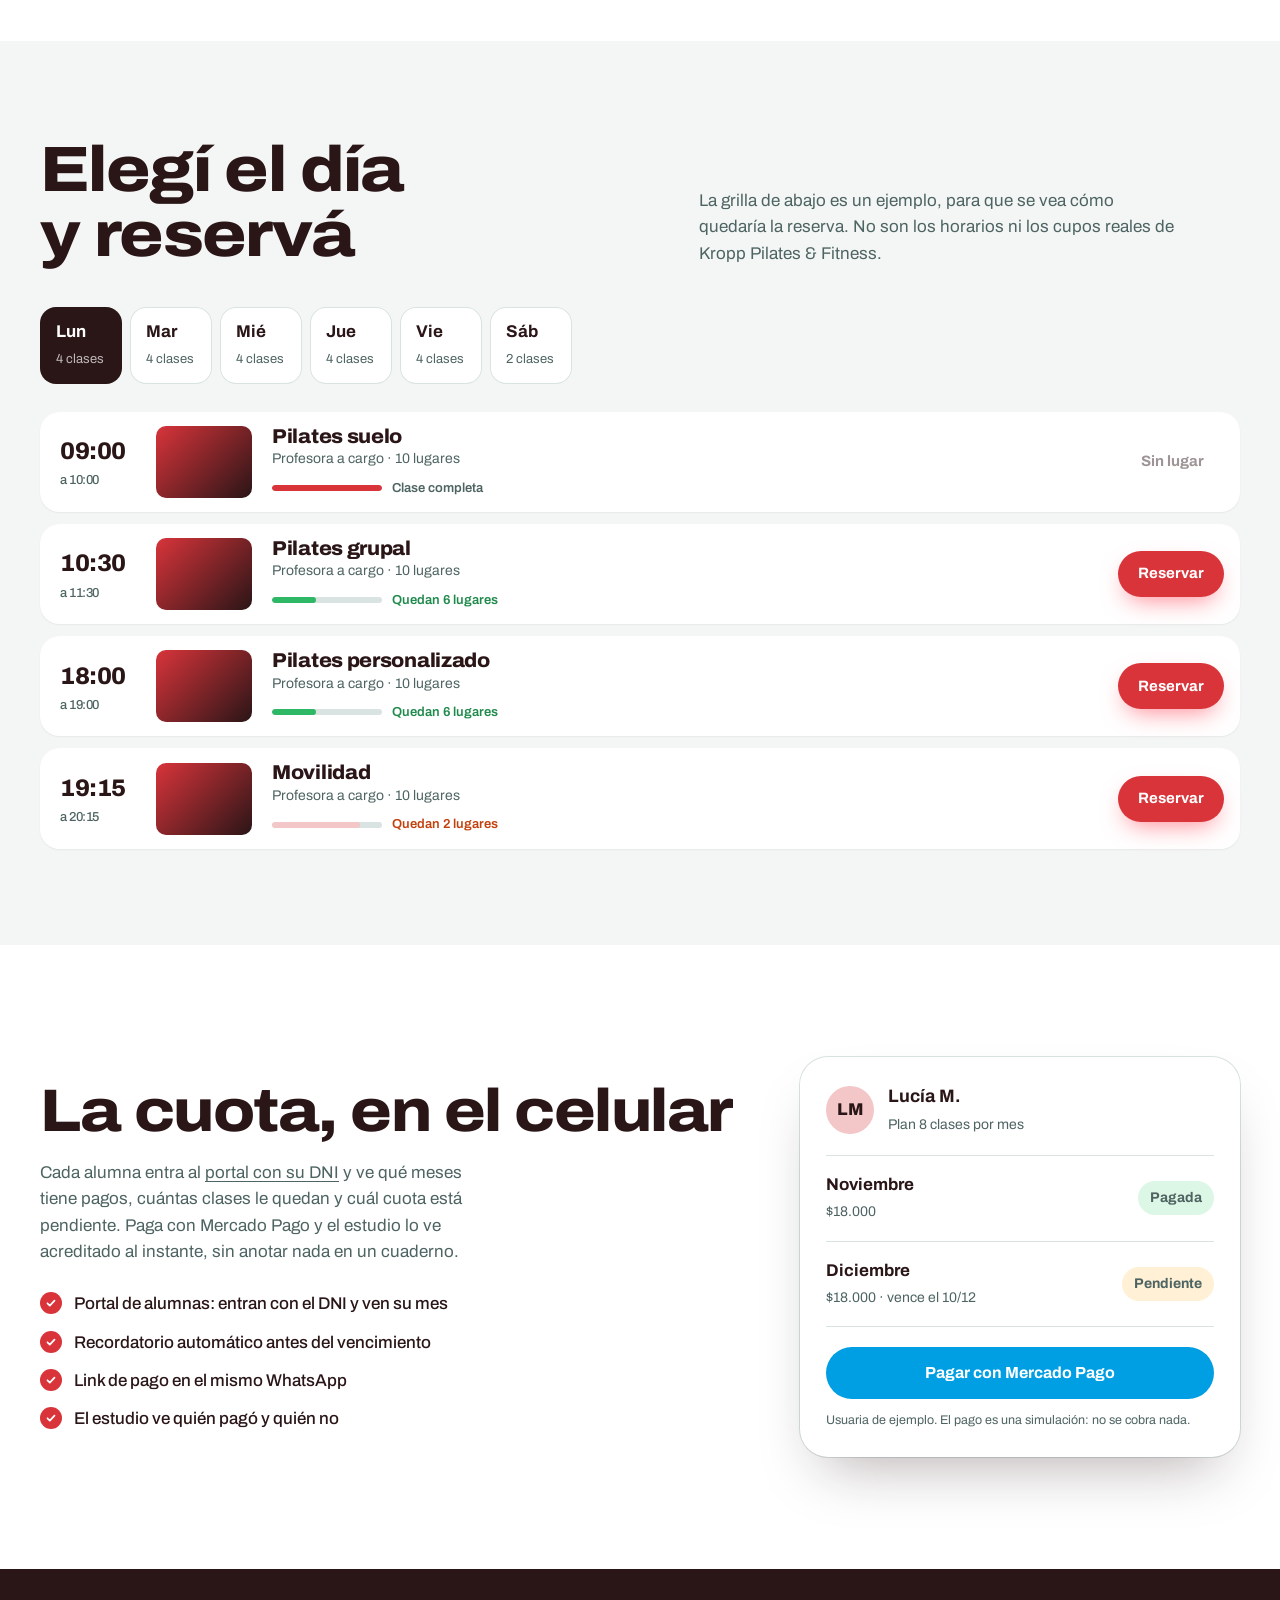
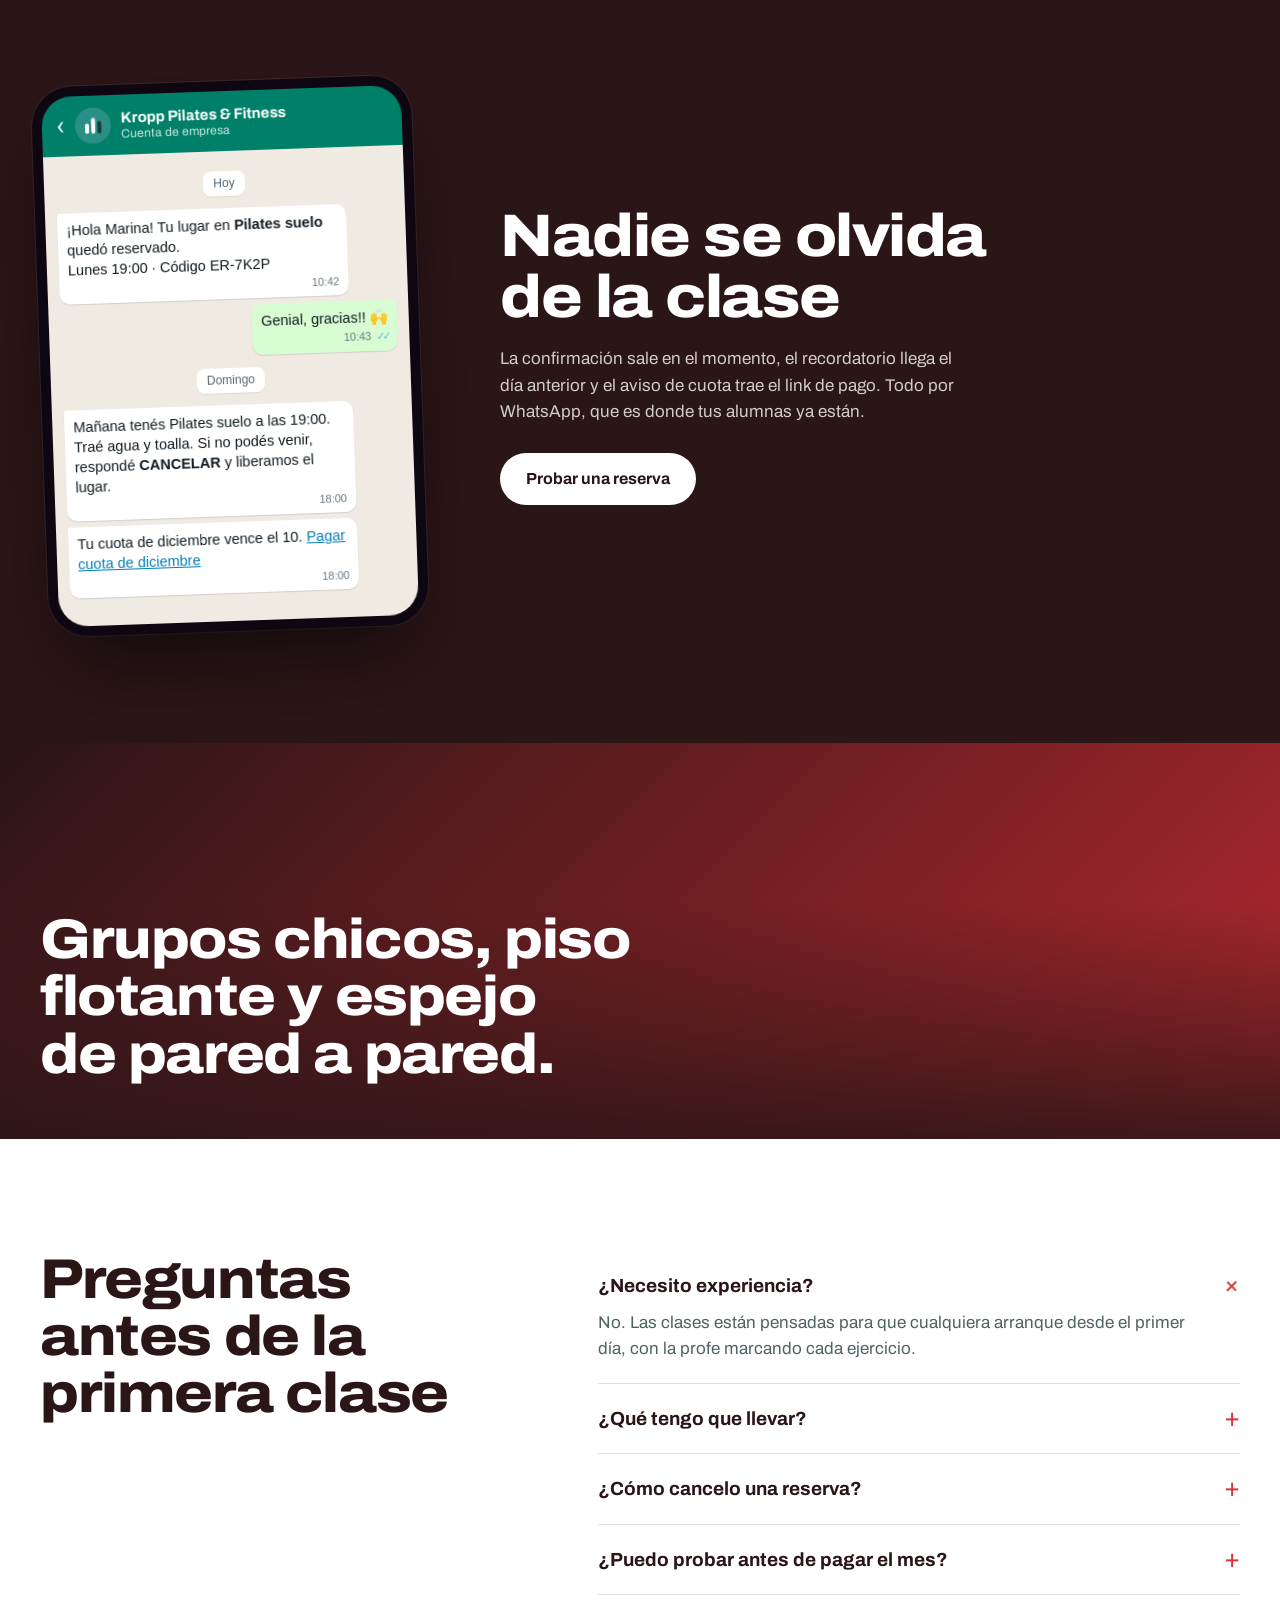
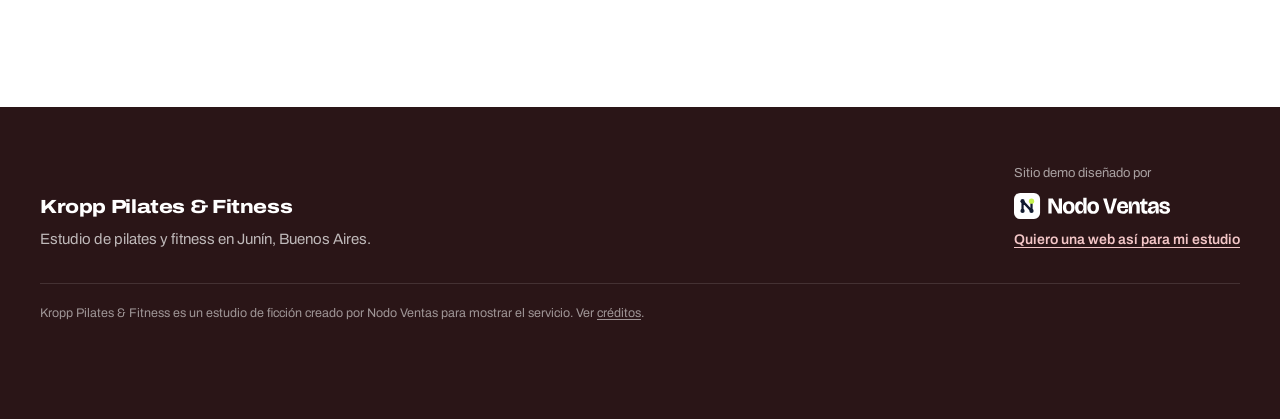
==== commit 3916a2bc: "Demo personalizada de Nodo Ventas: demo-kropp-pilates-junin" ====
--- a/index.html
+++ b/index.html
@@ -58,27 +58,21 @@
       </div>
       <div class="rail" tabindex="0" aria-label="Clases del estudio">
         <article class="class-tile">
-          <img src="img/brand/hero.webp" alt="Sala de Kropp Pilates & Fitness" loading="lazy" width="1200" height="900">
           <div class="tile-copy"><h3>Pilates suelo</h3><p>Mat, respiración y control. Clase de ejemplo.</p><span class="tile-meta">60 min · todos los niveles</span></div>
         </article>
         <article class="class-tile">
-          <img src="img/clase-stretch.webp" alt="Clase de pilates en colchonetas" loading="lazy" width="1200" height="900">
           <div class="tile-copy"><h3>Pilates grupal</h3><p>Trabajo en grupo chico. Clase de ejemplo.</p><span class="tile-meta">60 min · todos los niveles</span></div>
         </article>
         <article class="class-tile">
-          <img src="img/clase-hiit.webp" alt="Alumna en un trabajo de movilidad" loading="lazy" width="1200" height="900">
           <div class="tile-copy"><h3>Pilates personalizado</h3><p>Atención más cercana. Clase de ejemplo.</p><span class="tile-meta">50 min · todos los niveles</span></div>
         </article>
         <article class="class-tile">
-          <img src="img/clase-coreo.webp" alt="Grupo en el estudio" loading="lazy" width="1200" height="900">
           <div class="tile-copy"><h3>Movilidad</h3><p>Para complementar la práctica. Clase de ejemplo.</p><span class="tile-meta">45 min · todos los niveles</span></div>
         </article>
         <article class="class-tile">
-          <img src="img/clase-latino.webp" alt="Alumnas en el salón" loading="lazy" width="1200" height="900">
           <div class="tile-copy"><h3>Clase inicial</h3><p>Para dar los primeros pasos. Clase de ejemplo.</p><span class="tile-meta">60 min · inicial</span></div>
         </article>
         <article class="class-tile">
-          <img src="img/clase-zumba.webp" alt="Grupo en el salón" loading="lazy" width="1200" height="900">
           <div class="tile-copy"><h3>Cierre suave</h3><p>Estiramiento final. Clase de ejemplo.</p><span class="tile-meta">45 min · todos los niveles</span></div>
         </article>
       </div>
@@ -142,7 +136,6 @@
     </section>
 
     <section class="sala" aria-label="El estudio">
-      <img src="img/grupo-hiphop.webp" alt="Clase grupal en el salón" loading="lazy" width="1600" height="1000">
       <div class="wrap sala-copy">
         <h2>Grupos chicos, piso flotante y espejo de pared a pared.</h2>
       </div>
@@ -173,7 +166,7 @@
         <a class="made-link" href="oferta/">Quiero una web así para mi estudio</a>
       </div>
     </div>
-    <p class="wrap legal">Kropp Pilates & Fitness es un estudio de ficción creado por Nodo Ventas para mostrar el servicio. Fotos: Unsplash (ver <a href="CREDITS.md">créditos</a>).</p>
+    <p class="wrap legal">Kropp Pilates & Fitness es un estudio de ficción creado por Nodo Ventas para mostrar el servicio. Ver <a href="CREDITS.md">créditos</a>.</p>
   </footer>
 
   <a class="wa-float" href="https://wa.me/5491100000000?text=Hola%21%20Quiero%20reservar%20una%20clase%20de%20prueba" id="btn-wa" target="_blank" rel="noopener" aria-label="Escribir por WhatsApp">
--- a/styles.css
+++ b/styles.css
@@ -270,3 +270,12 @@
 .brand-wordmark { display: flex; flex-direction: column; justify-content: center; line-height: 1; text-decoration: none; }
 .brand-wordmark .wm-name { font-weight: 800; font-size: 21px; letter-spacing: -0.01em; text-transform: uppercase; }
 .brand-wordmark .wm-sub { font-size: 9.5px; font-weight: 700; letter-spacing: 0.16em; text-transform: uppercase; opacity: .85; margin-top: 4px; }
+
+/* margen lateral del hero en celular (fix 23/11) */
+.hero .hero-inner { width: min(var(--max), calc(100% - 40px)); margin-inline: auto; }
+
+/* Sin fotos genéricas: bloques de color de la marca */
+.class-tile { background: linear-gradient(160deg, var(--coral) 0%, var(--plum) 100%); }
+.class-tile:nth-child(even) { background: linear-gradient(160deg, var(--coral-ink) 0%, var(--plum) 100%); }
+.sala { background: linear-gradient(135deg, var(--plum) 0%, var(--coral-ink) 100%); min-height: 44vh; }
+.row-ph { display: block; width: 96px; height: 72px; border-radius: 10px; background: linear-gradient(135deg, var(--coral), var(--plum)); flex: none; }
